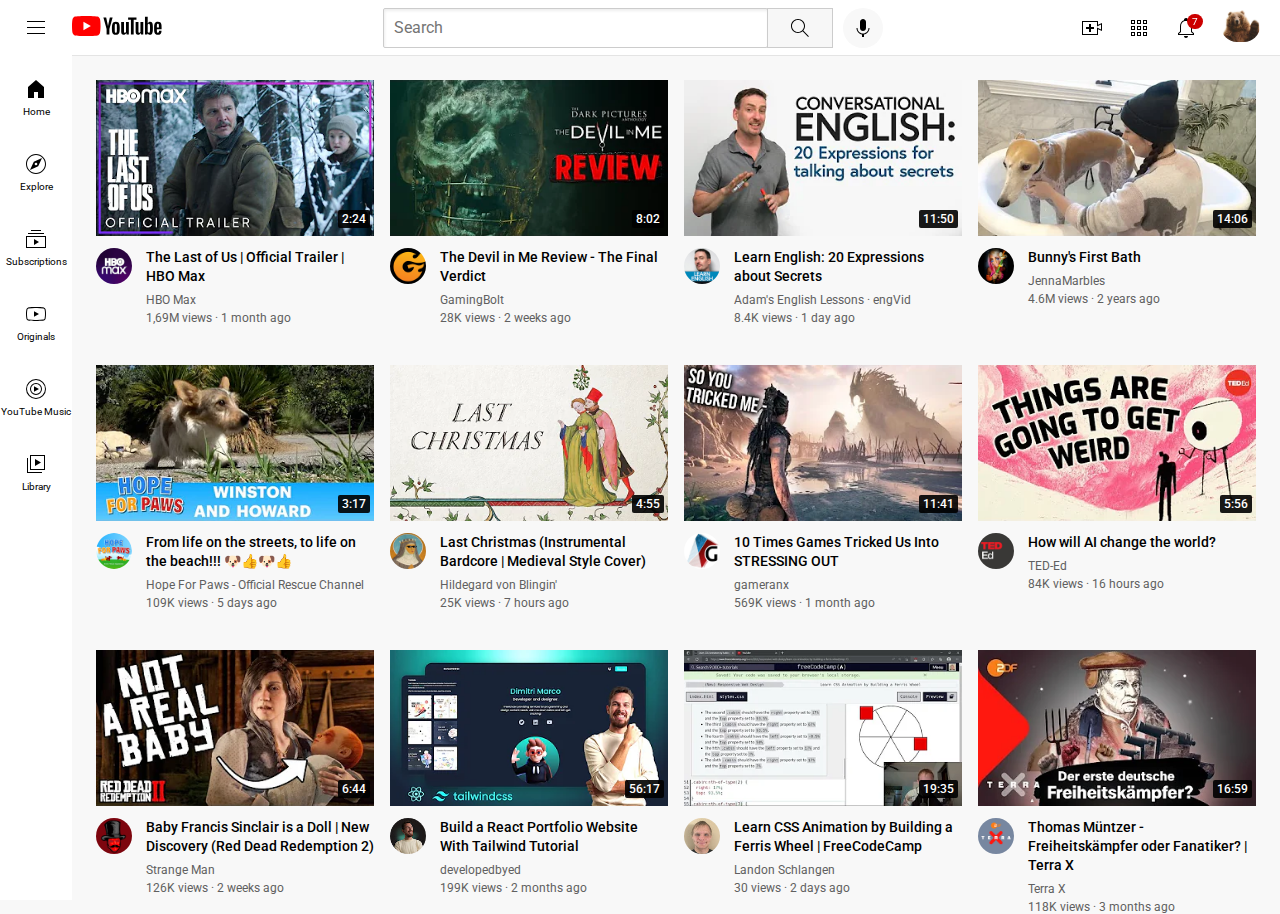
==== index.html @ c8dac4d5 "feat: start to add links to videos" ====
<!DOCTYPE html>
<html lang="en">
  <head>
    <meta charset="UTF-8">
    <meta http-equiv="X-UA-Compatible" content="IE=edge">
    <meta name="viewport" content="width=device-width, initial-scale=1.0">
    <title>YouTube.com Clone</title>
    <link rel="stylesheet" href="./styles/style.css">
    <link rel="preconnect" href="https://fonts.googleapis.com">
    <link rel="preconnect" href="https://fonts.gstatic.com" crossorigin>
    <link href="https://fonts.googleapis.com/css2?family=Roboto:wght@400;500;700&display=swap" rel="stylesheet">
  </head>

  <body>
    <header class="header">

      <div class="left-section">
        <img src="./images/icons/hamburger-menu.svg"
            alt="Hamburger Menu"
            class="hamburger-menu" />

      <nav class="sidebar">
        <div class="sidebar-link">
          <img src="./images/icons/home.svg" alt="Home Icon">
          <p>Home</p>
        </div>
        <div class="sidebar-link">
          <img src="./images/icons/explore.svg" alt="Explore Icon">
          <p>Explore</p>
        </div>
        <div class="sidebar-link">
          <img src="./images/icons/subscriptions.svg" alt="Subscriptions Icon">
          <p>Subscriptions</p>
        </div>
        <div class="sidebar-link">
          <img src="./images/icons/originals.svg" alt="Originals Icon">
          <p>Originals</p>
        </div>
        <div class="sidebar-link">
          <img src="./images/icons/youtube-music.svg" alt="YouTube Music Icon">
          <p>YouTube Music</p>
        </div>
        <div class="sidebar-link">
          <img src="./images/icons/library.svg" alt="Library Icon">
          <p>Library</p>
        </div>
      </nav>

        <a href="https://www.youtube.com/" target=”_blank”>
          <img src="./images/icons/youtube-logo.svg"
               alt="YouTube Logo"
               class="youtube-logo" />
        </a>
      </div>

      <div class="middle-section">
        <input class="search"
               type="text"
               placeholder="Search" />
        <button class="search-btn">
          <img src="./images/icons/search.svg"
               alt="Search"
               class="search-image" />
          <div class="tooltip">Search</div>
        </button>
        <button class="voice-search-bnt">
          <img src="./images/icons/voice-search-icon.svg"
               alt="Voice search"
               class="voice-search-img" />
          <div class="tooltip">Search with your voice</div>
        </button>
      </div>

      <div class="right-section">
        <div class="upload-icon-container">
          <img src="./images/icons/upload.svg"
               alt="Upload"
               class="upload-img">
          <div class="tooltip">Create</div>
        </div>
        <div class="youtube-apps-container">
          <img src="./images/icons/youtube-apps.svg"
               alt="YouTube Apps"
               class="apps-img">
          <div class="tooltip">YouTube apps</div>
        </div>

        <div class="notification">
          <img src="./images/icons/notifications.svg"
               alt="Notifications"
               class="notif-img">
          <div class="notif-count">7</div>
          <div class="tooltip">Notifications</div>
        </div>

        <a href="https://github.com/ananastasiap" target="_blank">
          <img src="./images/icons/user-logo.png"
               alt="User Icon"
               class="user-logo">
        </a>
      </div>
    </header>

    <main>
      <section class="videos">
        <div class="container">
          <a href="https://youtu.be/uLtkt8BonwM" target="_blank">
            <div class="container__preview-pic">
              <img class="preview-pic" src="./images/hq720.webp" alt="HBO Last of US Preview">
              <div class="video__time">
                2:24
              </div>
          </a>
          </div>

          <div class="container__info-grid">
            <a href="https://www.youtube.com/@hbomax" target="_blank">
              <div class="container__icon-pic">
                <img class="icon-pic" src="./images/icons/hbo-icon.jpg" alt="HBO icon">
              </div>
            </a>

            <a href="https://youtu.be/uLtkt8BonwM" target="_blank">
              <div class="container__video-info">
                <p class="video-title">The Last of Us | Official Trailer | HBO Max</p>
                <p class="video-author">HBO Max</p>
                <p class="video-stats">1,69M views &#183; 1 month ago</p>
              </div>
            </a>
          </div>
        </div>

        <div class="container">
          <div class="container__preview-pic">
            <img class="preview-pic" src="./images/devil-in-me.webp" alt="Devil In Me Verdict Preview">
            <div class="video__time">
              8:02
            </div>
          </div>

          <div class="container__info-grid">
            <div class="container__icon-pic">
              <img class="icon-pic" src="./images/icons/gamebolt-icon.jpg" alt="GameBolt icon">
            </div>
            <div class="container__video-info">
              <p class="video-title">The Devil in Me Review - The Final Verdict</p>
              <p class="video-author">GamingBolt</p>
              <p class="video-stats">28K views &#183; 2 weeks ago</p>
            </div>
          </div>
        </div>

        <div class="container">
          <div class="container__preview-pic">
            <img class="preview-pic" src="./images/expressions-about-secrets.webp" alt="20 Expressions about Secrets Preview">
            <div class="video__time">
              11:50
            </div>
          </div>

          <div class="container__info-grid">
            <div class="container__icon-pic">
              <img class="icon-pic" src="./images/icons/adam-eng-icon.jpg" alt="Adam's English icon">
            </div>
            <div class="container__video-info">
              <p class="video-title">Learn English: 20 Expressions about Secrets</p>
              <p class="video-author">Adam's English Lessons &#183; engVid</p>
              <p class="video-stats">8.4K views &#183; 1 day ago</p>
            </div>
          </div>
        </div>

        <div class="container">
          <div class="container__preview-pic">
            <img class="preview-pic" src="./images/dog-and-bath.webp" alt="Dog's First Bath Preview">
            <div class="video__time">
              14:06
            </div>
          </div>

          <div class="container__info-grid">
            <div class="container__icon-pic">
              <img class="icon-pic" src="./images/icons/jenna-marbles-icon.jpg" alt="Jenna Marbles icon">
            </div>
            <div class="container__video-info">
              <p class="video-title">Bunny's First Bath</p>
              <p class="video-author">JennaMarbles</p>
              <p class="video-stats">4.6M views &#183; 2 years ago</p>
            </div>
          </div>
        </div>

        <div class="container">
          <div class="container__preview-pic">
            <img class="preview-pic" src="./images/winston-and-hovard-preview.webp" alt="Rescued Dog Preview">
            <div class="video__time">
              3:17
            </div>
          </div>

          <div class="container__info-grid">
            <div class="container__icon-pic">
              <img class="icon-pic" src="./images/icons/hope-for-paws-icon.jpg" alt="Hope For Paws icon">
            </div>
            <div class="container__video-info">
              <p class="video-title">From life on the streets, to life on the beach!!! 🐶👍🐶👍</p>
              <p class="video-author">Hope For Paws - Official Rescue Channel</p>
              <p class="video-stats">109K views &#183; 5 days ago</p>
            </div>
          </div>
        </div>

        <div class="container">
          <div class="container__preview-pic">
            <img class="preview-pic" src="./images/last-christmas-cover.webp" alt="Last Christmas (Instrumental Bardcore) Preview">
            <div class="video__time">
              4:55
            </div>
          </div>

          <div class="container__info-grid">
            <div class="container__icon-pic">
              <img class="icon-pic" src="./images/icons/@Hildegardvonblingin-icon.jpg" alt="Hildegard von Blingin' icon">
            </div>
            <div class="container__video-info">
              <p class="video-title">Last Christmas (Instrumental Bardcore | Medieval Style Cover)</p>
              <p class="video-author">Hildegard von Blingin'</p>
              <p class="video-stats">25K views &#183; 7 hours ago</p>
            </div>
          </div>
        </div>

        <div class="container">
          <div class="container__preview-pic">
            <img class="preview-pic" src="./images/games-tricked-us.webp" alt="10 Times Games Tricked Us Preview">
            <div class="video__time">
              11:41
            </div>
          </div>

          <div class="container__info-grid">
            <div class="container__icon-pic">
              <img class="icon-pic" src="./images/icons/gameranx-icon.jpg" alt="gameranx icon">
            </div>
            <div class="container__video-info">
              <p class="video-title">10 Times Games Tricked Us Into STRESSING OUT</p>
              <p class="video-author">gameranx</p>
              <p class="video-stats">569K views &#183; 1 month ago</p>
            </div>
          </div>
        </div>

        <div class="container">
          <div class="container__preview-pic">
            <img class="preview-pic" src="./images/AI-change-the-world.webp" alt="AI change the world Preview">
            <div class="video__time">
              5:56
            </div>
          </div>

          <div class="container__info-grid">
            <div class="container__icon-pic">
              <img class="icon-pic" src="./images/icons/TED-Ed-icon.jpg" alt="TED-Ed icon">
            </div>
            <div class="container__video-info">
              <p class="video-title">How will AI change the world?</p>
              <p class="video-author">TED-Ed</p>
              <p class="video-stats">84K views &#183; 16 hours ago</p>
            </div>
          </div>
        </div>

        <div class="container">
          <div class="container__preview-pic">
            <img class="preview-pic" src="./images/strange-man-baby-fake.webp" alt="Baby Francis Sinclair is a Doll Preview">
            <div class="video__time">
              6:44
            </div>
          </div>

          <div class="container__info-grid">
            <div class="container__icon-pic">
              <img class="icon-pic" src="./images/icons/strange-man-icon.jpg" alt="Strange Man icon">
            </div>
            <div class="container__video-info">
              <p class="video-title">Baby Francis Sinclair is a Doll | New Discovery (Red Dead Redemption 2)</p>
              <p class="video-author">Strange Man</p>
              <p class="video-stats">126K views &#183; 2 weeks ago</p>
            </div>
          </div>
        </div>

        <div class="container">
          <div class="container__preview-pic">
            <img class="preview-pic" src="./images/developedbyed.webp" alt="Preview of React Portfolio">
            <div class="video__time">
              56:17
            </div>
          </div>

          <div class="container__info-grid">
            <div class="container__icon-pic">
              <img class="icon-pic" src="./images/icons/developedbyed-icon.jpg" alt="developedbyed icon">
            </div>
            <div class="container__video-info">
              <p class="video-title">Build a React Portfolio Website With Tailwind Tutorial</p>
              <p class="video-author">developedbyed</p>
              <p class="video-stats">199K views &#183; 2 months ago</p>
            </div>
          </div>
        </div>

        <div class="container">
          <div class="container__preview-pic">
            <img class="preview-pic" src="./images/lan-schl.webp" alt="Learn CSS Animation by Building Preview">
            <div class="video__time">
              19:35
            </div>
          </div>

          <div class="container__info-grid">
            <div class="container__icon-pic">
              <img class="icon-pic" src="./images/icons/schlangen-icon.jpg" alt="Landon Schlangen icon">
            </div>
            <div class="container__video-info">
              <p class="video-title">Learn CSS Animation by Building a Ferris Wheel | FreeCodeCamp</p>
              <p class="video-author">Landon Schlangen</p>
              <p class="video-stats">30 views &#183; 2 days ago</p>
            </div>
          </div>
        </div>

        <div class="container">
          <div class="container__preview-pic">
            <img class="preview-pic" src="./images/thomas-müntzer.webp" alt="Thomas Müntzer Preview">
            <div class="video__time">
              16:59
            </div>
          </div>

          <div class="container__info-grid">
            <div class="container__icon-pic">
              <img class="icon-pic" src="./images/icons/terra-x-icon.jpg" alt="Terra X icon">
            </div>
            <div class="container__video-info">
              <p class="video-title">Thomas Müntzer - Freiheitskämpfer oder Fanatiker? | Terra X</p>
              <p class="video-author">Terra X</p>
              <p class="video-stats">118K views &#183; 3 months ago</p>
            </div>
          </div>
        </div>

      </section>
    </main>

  </body>
</html>
---- styles/style.css ----
/* ! GENERAL */
body {
  margin: 0;
  padding-top: 80px;
  padding-left: 96px;
  padding-right: 24px;
  background-color:rgb(248, 248, 248);
  font-family: Roboto, Arial, sans-serif;
}
p {
  font-family: 'Roboto', sans-serif;
  margin-top: 0;
  margin-bottom: 0;
}
a, a:visited, a:hover, a:active {
  text-decoration: none;
  color: inherit;
}

.search {
  font-size: 20px;
  display: block;
}

.header {
  height: 55px;

  display: flex;
  flex-direction: row;

  justify-content: space-between;

  position: fixed;
  top: 0;
  left: 0;
  right: 0;

  background-color: white;

  border-bottom-width: 1px;
  border-bottom-style: solid;
  border-bottom-color: #e4e4e4;

  z-index: 100;
}

/* HEADER-left-section */
.left-section {
  width: 150px;
  display: flex;
  align-items: center;
}
.hamburger-menu {
  height: 24px;
  margin-left: 24px;
  margin-right: 24px;
}
.youtube-logo {
  height: 20px;
}

.middle-section {
  flex: 1;
  margin-left: 70px;
  margin-right: 35px;
  max-width: 500px;
  display: flex;
  align-items: center;
}

.search {
  flex: 1;
  height: 36px;
  padding-left: 10px;
  font-size: 16px;
  border-width: 1px;
  border-style: solid;
  border-color: #cccccc;
  border-radius: 2px;
  /* insent - в элементе тень */
  box-shadow: inset 1px 2px 3px #eeeeee;
  width: 0;
}

.search::placeholder {
  font-family: Roboto, Arial;
  font-size: 16px;
}

.search-btn {
  width: 66px;
  height: 40px;
  background-color: #f7f7f7;
  border-width: 1px;
  border-style: solid;
  border-color: #cccccc;
  margin-left: -1px;
  margin-right: 10px;
}

.search-btn,
.voice-search-bnt,
.upload-icon-container,
.youtube-apps-container,
.notification {
  position: relative;
  display: flex;
  justify-content: center;
  align-items: center;
}

.search-btn .tooltip,
.voice-search-bnt .tooltip,
.upload-icon-container .tooltip,
.youtube-apps-container .tooltip,
.notification .tooltip {
  font-family: Roboto, Arial;
  position: absolute;
  background-color: gray;
  color: white;
  padding: 9px;
  border-radius: 3px;
  font-size: 12px;
  bottom: -40px;

  opacity: 0;
  transition: opacity 0.15s;
  /* при наведении на тултип не будет показывает его
  только при наведении на кнопу */
  pointer-events: none;

  white-space: nowrap;
}

.search-btn:hover .tooltip,
.voice-search-bnt:hover .tooltip,
.upload-icon-container:hover .tooltip,
.youtube-apps-container:hover .tooltip,
.notification:hover .tooltip {
  opacity: 1;
}

.search-image {
  width: 24px;
}

.voice-search-bnt {
  width: 40px;
  height: 40px;
  border-radius: 20px;
  border: none;
  background-color:#f8f8f8;
}

.voice-search-bnt .tooltip {
  position: absolute;
}

.voice-search-img {
  height: 24px;
}

.right-section {
  width: 180px;
  margin-right: 20px;
  display: flex;
  align-items: center;
  justify-content: space-between;
  flex-shrink: 0;
}

.upload-img {
  height: 24px;
}

.apps-img {
  height: 24px;
}

.notif-img {
  height: 24px;
}

.notification {
  position: relative;
}

.notif-count {
  position: absolute;
  top: -2px;
  right: -5px;
  background-color: #cc0000;
  color: white;

  font-family: Roboto, Arial;
  font-size: 10px;
  padding: 2px 5px;

  border-radius: 10px;
}

.user-logo {
  height: 32px;
  border-radius: 16px;
}

.sidebar {
  position: fixed;
  left: 0;
  bottom: 0;
  top: 55px;
  background-color: white;
  width: 72px;
  z-index: 200;
  padding-top: 5px;
}

.sidebar-link {
  height: 74px;
  margin-bottom: 1px;
  cursor: pointer;

  display: flex;
  justify-content: center;
  align-items: center;
  flex-direction: column;
}

.sidebar-link:hover {
  background-color: #ebebeb;
}

.sidebar-link img {
  width: 24px;
  margin-bottom: 5px;
}

.sidebar-link p {
  font-size: 10px;
}

/* ! main */

.videos {
  display: grid;
  grid-template-columns: repeat(3, 1fr);
  column-gap: 16px;
  row-gap: 40px;
}

@media (max-width: 750px) {
  .videos {
    grid-template-columns: 1fr 1fr;
  }
}

@media (min-width: 751px) and (max-width: 999px) {
  .videos {
    grid-template-columns: repeat(3, 1fr);
  }
}

@media (min-width: 1000px) {
  .videos {
    grid-template-columns: repeat(4, 1fr);
  }
}


/* .container {
  display: inline-block;
  width: 300px;
  vertical-align: top;
} */

.container__preview-pic {
  margin-bottom: 8px;
  position: relative;
}

.preview-pic {
  /* фото будут занимать 100% контейнера */
  width: 100%;
  /* Размер остаётся, но мы выделяем часть изображения */
  /* object-fit: cover;
  object-position: left; */
  /* display: block; */

}

.video__time {
  background-color: #000000e6;
  color: white;
  position: absolute;
  right: 4px;
  bottom: 12px;
  border-radius: 2px;
  padding: 2px 4px;
  font-size: 12px;
  font-weight: 500;
}

.container__icon-pic {
  vertical-align: top;
}

.icon-pic {
  width: 36px;
  border-radius: 50px;
}

.container__info-grid {
  display: grid;
  grid-template-columns: 50px 1fr;
}

.video-title {
  margin-top: 0;
  font-size: 14px;
  font-weight: 500;
  line-height: 19px;
  margin-bottom: 7px;
}

.video-author,
.video-stats {
  font-size: 12px;
  color:rgb(96, 96, 96);
}

.video-author {
  margin-bottom: 4px;
}
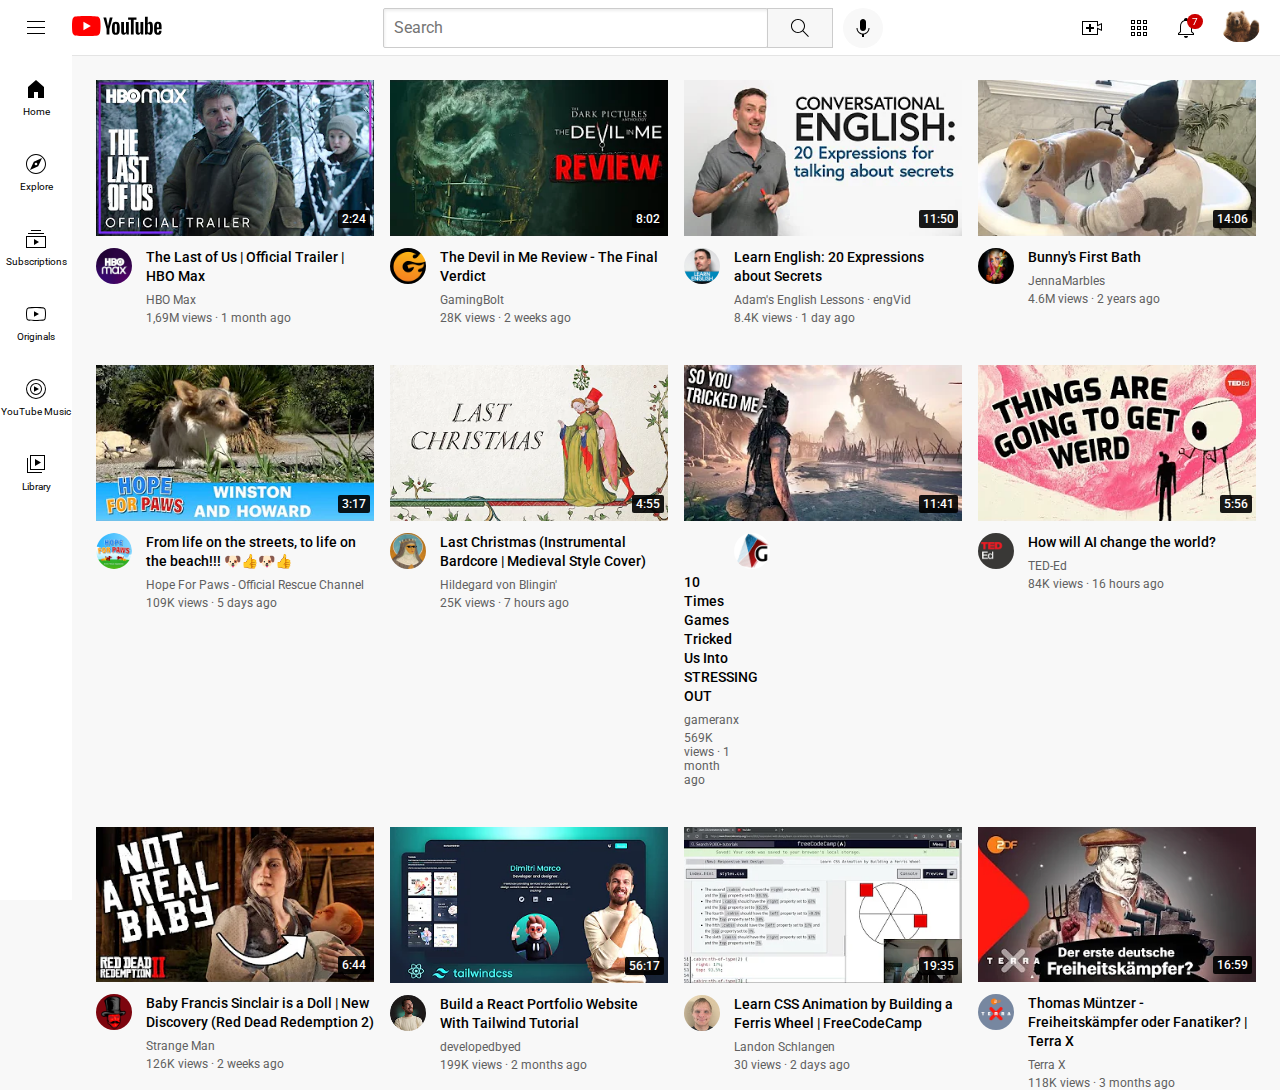
==== commit 25e98488: "feat: add links" ====
--- a/index.html
+++ b/index.html
@@ -17,7 +17,7 @@
       <div class="left-section">
         <img src="./images/icons/hamburger-menu.svg"
             alt="Hamburger Menu"
-            class="hamburger-menu" />
+            class="hamburger-menu">
 
       <nav class="sidebar">
         <div class="sidebar-link">
@@ -49,24 +49,24 @@
         <a href="https://www.youtube.com/" target=”_blank”>
           <img src="./images/icons/youtube-logo.svg"
                alt="YouTube Logo"
-               class="youtube-logo" />
+               class="youtube-logo">
         </a>
       </div>
 
       <div class="middle-section">
         <input class="search"
                type="text"
-               placeholder="Search" />
+               placeholder="Search">
         <button class="search-btn">
           <img src="./images/icons/search.svg"
                alt="Search"
-               class="search-image" />
+               class="search-image">
           <div class="tooltip">Search</div>
         </button>
         <button class="voice-search-bnt">
           <img src="./images/icons/voice-search-icon.svg"
                alt="Voice search"
-               class="voice-search-img" />
+               class="voice-search-img">
           <div class="tooltip">Search with your voice</div>
         </button>
       </div>
@@ -103,6 +103,7 @@
 
     <main>
       <section class="videos">
+
         <div class="container">
           <a href="https://youtu.be/uLtkt8BonwM" target="_blank">
             <div class="container__preview-pic">
@@ -119,7 +120,6 @@
                 <img class="icon-pic" src="./images/icons/hbo-icon.jpg" alt="HBO icon">
               </div>
             </a>
-
             <a href="https://youtu.be/uLtkt8BonwM" target="_blank">
               <div class="container__video-info">
                 <p class="video-title">The Last of Us | Official Trailer | HBO Max</p>
@@ -131,12 +131,14 @@
         </div>
 
         <div class="container">
-          <div class="container__preview-pic">
-            <img class="preview-pic" src="./images/devil-in-me.webp" alt="Devil In Me Verdict Preview">
-            <div class="video__time">
-              8:02
-            </div>
-          </div>
+          <a href="https://youtu.be/mDFBqaM1iKI" target="_blank">
+            <div class="container__preview-pic">
+              <img class="preview-pic" src="./images/devil-in-me.webp" alt="Devil In Me Verdict Preview">
+              <div class="video__time">
+                8:02
+              </div>
+            </div>
+          </a>
 
           <div class="container__info-grid">
             <div class="container__icon-pic">
@@ -231,6 +233,9 @@
         </div>
 
         <div class="container">
+          <a href="">
+
+          </a>
           <div class="container__preview-pic">
             <img class="preview-pic" src="./images/games-tricked-us.webp" alt="10 Times Games Tricked Us Preview">
             <div class="video__time">
@@ -239,114 +244,149 @@
           </div>
 
           <div class="container__info-grid">
+            <a href="">
+            
+            </a>
             <div class="container__icon-pic">
               <img class="icon-pic" src="./images/icons/gameranx-icon.jpg" alt="gameranx icon">
             </div>
-            <div class="container__video-info">
-              <p class="video-title">10 Times Games Tricked Us Into STRESSING OUT</p>
-              <p class="video-author">gameranx</p>
-              <p class="video-stats">569K views &#183; 1 month ago</p>
-            </div>
-          </div>
-        </div>
-
-        <div class="container">
-          <div class="container__preview-pic">
-            <img class="preview-pic" src="./images/AI-change-the-world.webp" alt="AI change the world Preview">
-            <div class="video__time">
-              5:56
-            </div>
-          </div>
-
-          <div class="container__info-grid">
-            <div class="container__icon-pic">
-              <img class="icon-pic" src="./images/icons/TED-Ed-icon.jpg" alt="TED-Ed icon">
-            </div>
-            <div class="container__video-info">
-              <p class="video-title">How will AI change the world?</p>
-              <p class="video-author">TED-Ed</p>
-              <p class="video-stats">84K views &#183; 16 hours ago</p>
-            </div>
-          </div>
-        </div>
-
-        <div class="container">
-          <div class="container__preview-pic">
-            <img class="preview-pic" src="./images/strange-man-baby-fake.webp" alt="Baby Francis Sinclair is a Doll Preview">
-            <div class="video__time">
-              6:44
-            </div>
-          </div>
-
-          <div class="container__info-grid">
-            <div class="container__icon-pic">
-              <img class="icon-pic" src="./images/icons/strange-man-icon.jpg" alt="Strange Man icon">
-            </div>
-            <div class="container__video-info">
-              <p class="video-title">Baby Francis Sinclair is a Doll | New Discovery (Red Dead Redemption 2)</p>
-              <p class="video-author">Strange Man</p>
-              <p class="video-stats">126K views &#183; 2 weeks ago</p>
-            </div>
-          </div>
-        </div>
-
-        <div class="container">
-          <div class="container__preview-pic">
-            <img class="preview-pic" src="./images/developedbyed.webp" alt="Preview of React Portfolio">
-            <div class="video__time">
-              56:17
-            </div>
-          </div>
-
-          <div class="container__info-grid">
-            <div class="container__icon-pic">
-              <img class="icon-pic" src="./images/icons/developedbyed-icon.jpg" alt="developedbyed icon">
-            </div>
-            <div class="container__video-info">
-              <p class="video-title">Build a React Portfolio Website With Tailwind Tutorial</p>
-              <p class="video-author">developedbyed</p>
-              <p class="video-stats">199K views &#183; 2 months ago</p>
-            </div>
-          </div>
-        </div>
-
-        <div class="container">
-          <div class="container__preview-pic">
+            <a href="">
+              <div class="container__video-info">
+                <p class="video-title">10 Times Games Tricked Us Into STRESSING OUT</p>
+                <p class="video-author">gameranx</p>
+                <p class="video-stats">569K views &#183; 1 month ago</p>
+              </div>
+            </a>
+          </div>
+        </div>
+
+        <div class="container">
+          <a href="https://youtu.be/RzkD_rTEBYs" target="_blank">
+            <div class="container__preview-pic">
+              <img class="preview-pic" src="./images/AI-change-the-world.webp" alt="AI change the world Preview">
+              <div class="video__time">
+                5:56
+              </div>
+            </div>
+          </a>
+
+          <div class="container__info-grid">
+            <a href="https://www.youtube.com/@TEDEd" target="_blank">
+              <div class="container__icon-pic">
+                <img class="icon-pic" src="./images/icons/TED-Ed-icon.jpg" alt="TED-Ed icon">
+              </div>
+            </a>
+            <a href="https://youtu.be/RzkD_rTEBYs" target="_blank">
+              <div class="container__video-info">
+                <p class="video-title">How will AI change the world?</p>
+                <p class="video-author">TED-Ed</p>
+                <p class="video-stats">84K views &#183; 16 hours ago</p>
+              </div>
+            </a>
+          </div>
+        </div>
+
+        <div class="container">
+          <a href="https://youtu.be/EKy6_S1_nGM" target="_blank">
+            <div class="container__preview-pic">
+              <img class="preview-pic" src="./images/strange-man-baby-fake.webp" alt="Baby Francis Sinclair is a Doll Preview">
+              <div class="video__time">
+                6:44
+              </div>
+            </div>
+          </a>
+
+          <div class="container__info-grid">
+            <a href="https://www.youtube.com/@StrangeManChannel" target="_blank">
+              <div class="container__icon-pic">
+                <img class="icon-pic" src="./images/icons/strange-man-icon.jpg" alt="Strange Man icon">
+              </div>
+            </a>
+            <a href="https://youtu.be/EKy6_S1_nGM" target="_blank">
+              <div class="container__video-info">
+                <p class="video-title">Baby Francis Sinclair is a Doll | New Discovery (Red Dead Redemption 2)</p>
+                <p class="video-author">Strange Man</p>
+                <p class="video-stats">126K views &#183; 2 weeks ago</p>
+              </div>
+            </a>
+          </div>
+        </div>
+
+        <div class="container">
+          <a href="https://youtu.be/k-Pi5ZMxHWY" target="_blank">
+            <div class="container__preview-pic">
+              <img class="preview-pic" src="./images/developedbyed.webp" alt="Preview of React Portfolio">
+              <div class="video__time">
+                56:17
+              </div>
+            </div>
+          </a>
+
+          <div class="container__info-grid">
+            <a href="https://www.youtube.com/@developedbyed" target="_blank">
+              <div class="container__icon-pic">
+                <img class="icon-pic" src="./images/icons/developedbyed-icon.jpg" alt="developedbyed icon">
+              </div>
+            </a>
+            <a href="https://youtu.be/k-Pi5ZMxHWY" target="_blank">
+              <div class="container__video-info">
+                <p class="video-title">Build a React Portfolio Website With Tailwind Tutorial</p>
+                <p class="video-author">developedbyed</p>
+                <p class="video-stats">199K views &#183; 2 months ago</p>
+              </div>
+            </a>
+          </div>
+        </div>
+
+        <div class="container">
+          <a href="https://youtu.be/YAbPt1WHIlo" target="_blank">
+            <div class="container__preview-pic">
             <img class="preview-pic" src="./images/lan-schl.webp" alt="Learn CSS Animation by Building Preview">
             <div class="video__time">
               19:35
             </div>
           </div>
-
-          <div class="container__info-grid">
-            <div class="container__icon-pic">
-              <img class="icon-pic" src="./images/icons/schlangen-icon.jpg" alt="Landon Schlangen icon">
-            </div>
-            <div class="container__video-info">
-              <p class="video-title">Learn CSS Animation by Building a Ferris Wheel | FreeCodeCamp</p>
-              <p class="video-author">Landon Schlangen</p>
-              <p class="video-stats">30 views &#183; 2 days ago</p>
-            </div>
-          </div>
-        </div>
-
-        <div class="container">
-          <div class="container__preview-pic">
-            <img class="preview-pic" src="./images/thomas-müntzer.webp" alt="Thomas Müntzer Preview">
-            <div class="video__time">
-              16:59
-            </div>
-          </div>
-
-          <div class="container__info-grid">
-            <div class="container__icon-pic">
-              <img class="icon-pic" src="./images/icons/terra-x-icon.jpg" alt="Terra X icon">
-            </div>
-            <div class="container__video-info">
+          </a>
+
+          <div class="container__info-grid">
+            <a href="https://www.youtube.com/@landonschlangen6134" target="_blank">
+              <div class="container__icon-pic">
+                <img class="icon-pic" src="./images/icons/schlangen-icon.jpg" alt="Landon Schlangen icon">
+              </div>
+            </a>
+            <a href="https://youtu.be/YAbPt1WHIlo" target="_blank">
+              <div class="container__video-info">
+                <p class="video-title">Learn CSS Animation by Building a Ferris Wheel | FreeCodeCamp</p>
+                <p class="video-author">Landon Schlangen</p>
+                <p class="video-stats">30 views &#183; 2 days ago</p>
+              </div>
+            </a>
+          </div>
+        </div>
+
+        <div class="container">
+          <a href="https://youtu.be/QuTJ29AcQTg" target="_blank">
+            <div class="container__preview-pic">
+              <img class="preview-pic" src="./images/thomas-müntzer.webp" alt="Thomas Müntzer Preview">
+              <div class="video__time">
+                16:59
+              </div>
+            </div>
+          </a>
+
+          <div class="container__info-grid">
+            <a href="https://www.youtube.com/@TerraXHistory" target="_blank">
+              <div class="container__icon-pic">
+                <img class="icon-pic" src="./images/icons/terra-x-icon.jpg" alt="Terra X icon">
+              </div>
+            </a>
+            <a href="https://youtu.be/QuTJ29AcQTg" target="_blank">
+              <div class="container__video-info">
               <p class="video-title">Thomas Müntzer - Freiheitskämpfer oder Fanatiker? | Terra X</p>
               <p class="video-author">Terra X</p>
               <p class="video-stats">118K views &#183; 3 months ago</p>
-            </div>
+              </div>
+            </a>
           </div>
         </div>
 
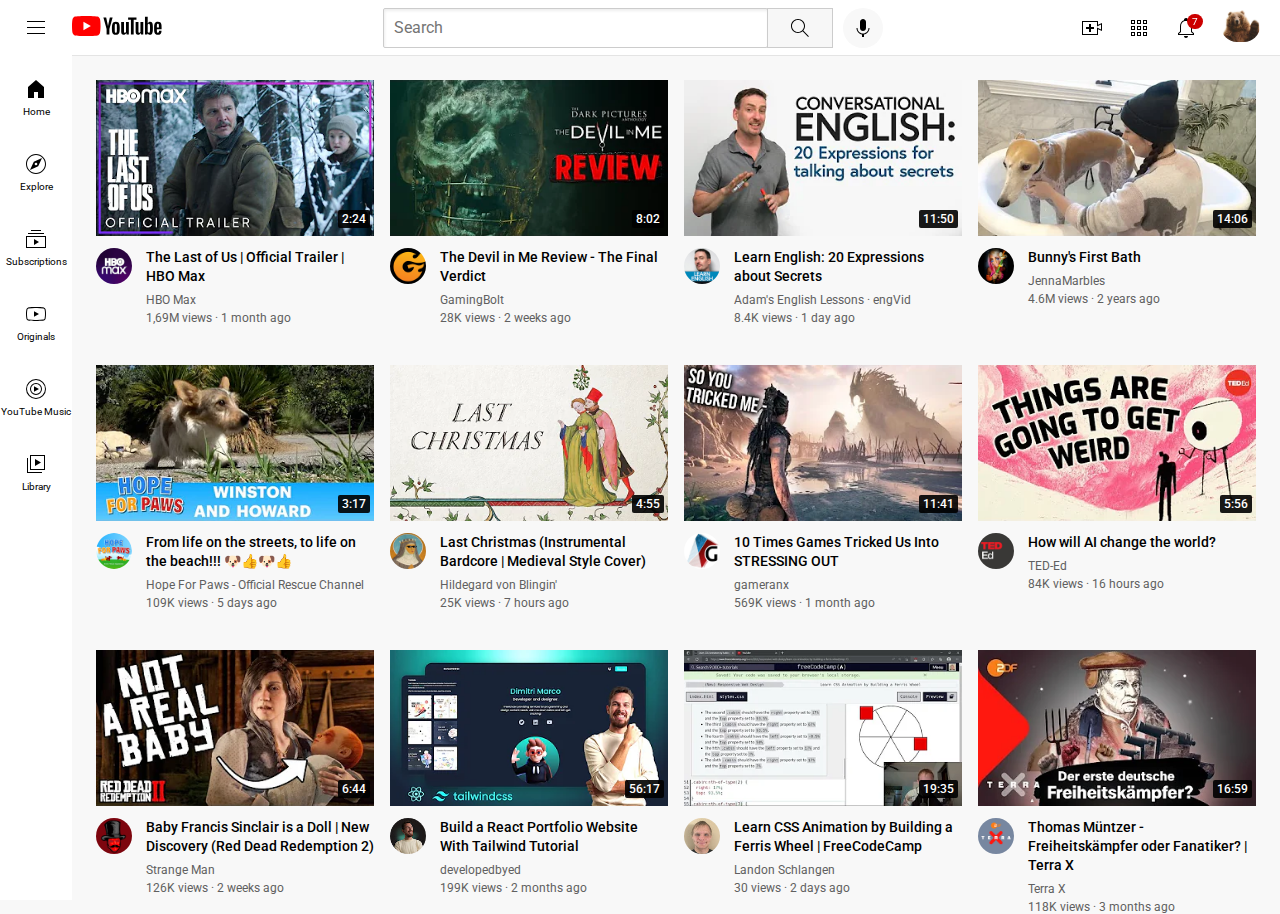
==== commit 9fc1490c: "feat: add links-2" ====
--- a/index.html
+++ b/index.html
@@ -141,116 +141,142 @@
           </a>
 
           <div class="container__info-grid">
-            <div class="container__icon-pic">
-              <img class="icon-pic" src="./images/icons/gamebolt-icon.jpg" alt="GameBolt icon">
-            </div>
-            <div class="container__video-info">
-              <p class="video-title">The Devil in Me Review - The Final Verdict</p>
-              <p class="video-author">GamingBolt</p>
-              <p class="video-stats">28K views &#183; 2 weeks ago</p>
-            </div>
-          </div>
-        </div>
-
-        <div class="container">
-          <div class="container__preview-pic">
-            <img class="preview-pic" src="./images/expressions-about-secrets.webp" alt="20 Expressions about Secrets Preview">
-            <div class="video__time">
-              11:50
-            </div>
-          </div>
-
-          <div class="container__info-grid">
-            <div class="container__icon-pic">
-              <img class="icon-pic" src="./images/icons/adam-eng-icon.jpg" alt="Adam's English icon">
-            </div>
-            <div class="container__video-info">
-              <p class="video-title">Learn English: 20 Expressions about Secrets</p>
-              <p class="video-author">Adam's English Lessons &#183; engVid</p>
-              <p class="video-stats">8.4K views &#183; 1 day ago</p>
-            </div>
-          </div>
-        </div>
-
-        <div class="container">
-          <div class="container__preview-pic">
-            <img class="preview-pic" src="./images/dog-and-bath.webp" alt="Dog's First Bath Preview">
-            <div class="video__time">
-              14:06
-            </div>
-          </div>
-
-          <div class="container__info-grid">
-            <div class="container__icon-pic">
-              <img class="icon-pic" src="./images/icons/jenna-marbles-icon.jpg" alt="Jenna Marbles icon">
-            </div>
-            <div class="container__video-info">
-              <p class="video-title">Bunny's First Bath</p>
-              <p class="video-author">JennaMarbles</p>
-              <p class="video-stats">4.6M views &#183; 2 years ago</p>
-            </div>
-          </div>
-        </div>
-
-        <div class="container">
-          <div class="container__preview-pic">
-            <img class="preview-pic" src="./images/winston-and-hovard-preview.webp" alt="Rescued Dog Preview">
-            <div class="video__time">
-              3:17
-            </div>
-          </div>
-
-          <div class="container__info-grid">
-            <div class="container__icon-pic">
-              <img class="icon-pic" src="./images/icons/hope-for-paws-icon.jpg" alt="Hope For Paws icon">
-            </div>
-            <div class="container__video-info">
-              <p class="video-title">From life on the streets, to life on the beach!!! 🐶👍🐶👍</p>
-              <p class="video-author">Hope For Paws - Official Rescue Channel</p>
-              <p class="video-stats">109K views &#183; 5 days ago</p>
-            </div>
-          </div>
-        </div>
-
-        <div class="container">
-          <div class="container__preview-pic">
-            <img class="preview-pic" src="./images/last-christmas-cover.webp" alt="Last Christmas (Instrumental Bardcore) Preview">
-            <div class="video__time">
-              4:55
-            </div>
-          </div>
-
-          <div class="container__info-grid">
-            <div class="container__icon-pic">
-              <img class="icon-pic" src="./images/icons/@Hildegardvonblingin-icon.jpg" alt="Hildegard von Blingin' icon">
-            </div>
-            <div class="container__video-info">
-              <p class="video-title">Last Christmas (Instrumental Bardcore | Medieval Style Cover)</p>
-              <p class="video-author">Hildegard von Blingin'</p>
-              <p class="video-stats">25K views &#183; 7 hours ago</p>
-            </div>
-          </div>
-        </div>
-
-        <div class="container">
-          <a href="">
-
-          </a>
-          <div class="container__preview-pic">
-            <img class="preview-pic" src="./images/games-tricked-us.webp" alt="10 Times Games Tricked Us Preview">
-            <div class="video__time">
-              11:41
-            </div>
-          </div>
-
-          <div class="container__info-grid">
-            <a href="">
-            
-            </a>
-            <div class="container__icon-pic">
-              <img class="icon-pic" src="./images/icons/gameranx-icon.jpg" alt="gameranx icon">
-            </div>
-            <a href="">
+            <a href="https://www.youtube.com/@GamingBolt" target="_blank">
+              <div class="container__icon-pic">
+                <img class="icon-pic" src="./images/icons/gamebolt-icon.jpg" alt="GameBolt icon">
+              </div>
+            </a>
+            <a href="https://youtu.be/mDFBqaM1iKI" target="_blank">
+              <div class="container__video-info">
+                <p class="video-title">The Devil in Me Review - The Final Verdict</p>
+                <p class="video-author">GamingBolt</p>
+                <p class="video-stats">28K views &#183; 2 weeks ago</p>
+              </div>
+            </a>
+          </div>
+        </div>
+
+        <div class="container">
+          <a href="https://youtu.be/jXJfVYk4Zp0" target="_blank">
+            <div class="container__preview-pic">
+              <img class="preview-pic" src="./images/expressions-about-secrets.webp" alt="20 Expressions about Secrets Preview">
+              <div class="video__time">
+                11:50
+              </div>
+            </div>
+          </a>
+
+          <div class="container__info-grid">
+            <a href="https://www.youtube.com/@engvidAdam" target="_blank">
+              <div class="container__icon-pic">
+                <img class="icon-pic" src="./images/icons/adam-eng-icon.jpg" alt="Adam's English icon">
+              </div>
+            </a>
+            <a href="https://youtu.be/jXJfVYk4Zp0" target="_blank">
+              <div class="container__video-info">
+                <p class="video-title">Learn English: 20 Expressions about Secrets</p>
+                <p class="video-author">Adam's English Lessons &#183; engVid</p>
+                <p class="video-stats">8.4K views &#183; 1 day ago</p>
+              </div>
+            </a>
+          </div>
+        </div>
+
+        <div class="container">
+          <a href="https://youtu.be/M_2vWZKcxOI" target="_blank">
+            <div class="container__preview-pic">
+              <img class="preview-pic" src="./images/dog-and-bath.webp" alt="Dog's First Bath Preview">
+              <div class="video__time">
+                14:06
+              </div>
+            </div>
+          </a>
+
+          <div class="container__info-grid">
+            <a href="https://www.youtube.com/@JennaMarbles" target="_blank">
+              <div class="container__icon-pic">
+                <img class="icon-pic" src="./images/icons/jenna-marbles-icon.jpg" alt="Jenna Marbles icon">
+              </div>
+            </a>
+            <a href="https://youtu.be/M_2vWZKcxOI" target="_blank">
+              <div class="container__video-info">
+                <p class="video-title">Bunny's First Bath</p>
+                <p class="video-author">JennaMarbles</p>
+                <p class="video-stats">4.6M views &#183; 2 years ago</p>
+              </div>
+            </a>
+          </div>
+        </div>
+
+        <div class="container">
+          <a href="https://youtu.be/-Obt73kOIcA" target="_blank">
+            <div class="container__preview-pic">
+              <img class="preview-pic" src="./images/winston-and-hovard-preview.webp" alt="Rescued Dog Preview">
+              <div class="video__time">
+                3:17
+              </div>
+            </div>
+          </a>
+
+          <div class="container__info-grid">
+            <a href="https://www.youtube.com/@hopeforpaws" target="_blank">
+              <div class="container__icon-pic">
+                <img class="icon-pic" src="./images/icons/hope-for-paws-icon.jpg" alt="Hope For Paws icon">
+              </div>
+            </a>
+            <a href="https://youtu.be/-Obt73kOIcA" target="_blank">
+              <div class="container__video-info">
+                <p class="video-title">From life on the streets, to life on the beach!!! 🐶👍🐶👍</p>
+                <p class="video-author">Hope For Paws - Official Rescue Channel</p>
+                <p class="video-stats">109K views &#183; 5 days ago</p>
+              </div>
+            </a>
+          </div>
+        </div>
+
+        <div class="container">
+          <a href="https://youtu.be/u_Gv8JlX5xc" target="_blank">
+            <div class="container__preview-pic">
+              <img class="preview-pic" src="./images/last-christmas-cover.webp" alt="Last Christmas (Instrumental Bardcore) Preview">
+              <div class="video__time">
+                4:55
+              </div>
+            </div>
+          </a>
+
+          <div class="container__info-grid">
+            <a href="https://www.youtube.com/@Hildegardvonblingin" target="_blank">
+              <div class="container__icon-pic">
+                <img class="icon-pic" src="./images/icons/@Hildegardvonblingin-icon.jpg" alt="Hildegard von Blingin' icon">
+              </div>
+            </a>
+            <a href="https://youtu.be/u_Gv8JlX5xc" target="_blank">
+              <div class="container__video-info">
+                <p class="video-title">Last Christmas (Instrumental Bardcore | Medieval Style Cover)</p>
+                <p class="video-author">Hildegard von Blingin'</p>
+                <p class="video-stats">25K views &#183; 7 hours ago</p>
+              </div>
+            </a>
+          </div>
+        </div>
+
+        <div class="container">
+          <a href="https://youtu.be/H8xNBHjPAcY" target="_blank">
+            <div class="container__preview-pic">
+              <img class="preview-pic" src="./images/games-tricked-us.webp" alt="10 Times Games Tricked Us Preview">
+              <div class="video__time">
+                11:41
+              </div>
+            </div>
+          </a>
+
+          <div class="container__info-grid">
+            <a href="https://www.youtube.com/@gameranxTV" target="_blank">
+              <div class="container__icon-pic">
+                <img class="icon-pic" src="./images/icons/gameranx-icon.jpg" alt="gameranx icon">
+              </div>
+            </a>
+            <a href="https://youtu.be/H8xNBHjPAcY" target="_blank">
               <div class="container__video-info">
                 <p class="video-title">10 Times Games Tricked Us Into STRESSING OUT</p>
                 <p class="video-author">gameranx</p>
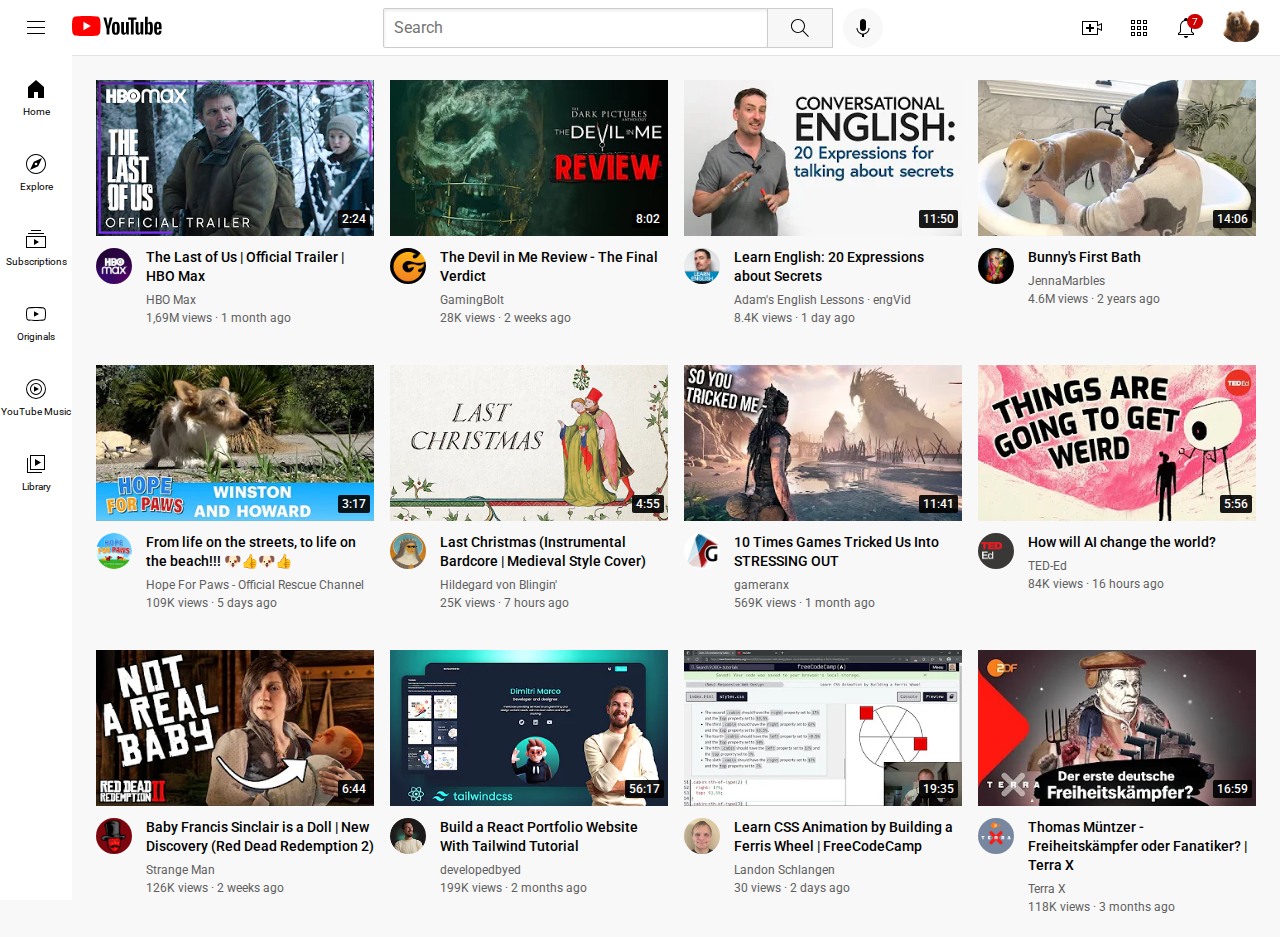
==== commit 750b5901: "feat: complete tooltips" ====
--- a/index.html
+++ b/index.html
@@ -111,15 +111,28 @@
               <div class="video__time">
                 2:24
               </div>
-          </a>
-          </div>
-
-          <div class="container__info-grid">
-            <a href="https://www.youtube.com/@hbomax" target="_blank">
+            </div>
+          </a>
+
+          <div class="container__info-grid">
               <div class="container__icon-pic">
-                <img class="icon-pic" src="./images/icons/hbo-icon.jpg" alt="HBO icon">
-              </div>
-            </a>
+                <div class="profile-picture-container">
+                  <a href="https://www.youtube.com/@hbomax" target="_blank">
+                    <img class="icon-pic" src="./images/icons/hbo-icon.jpg" alt="HBO icon">
+                  </a>
+                  <div class="channel-tooltip">
+                    <img class="channel-tooltip-picture icon-pic" src="./images/icons/hbo-icon.jpg">
+                    <div>
+                      <div class="channel-tooltip-name">
+                        HBO Max
+                      </div>
+                      <div class="channel-tooltip-stats">
+                        1.73M subscribers
+                      </div>
+                    </div>
+                  </div>
+                </div>
+              </div>
             <a href="https://youtu.be/uLtkt8BonwM" target="_blank">
               <div class="container__video-info">
                 <p class="video-title">The Last of Us | Official Trailer | HBO Max</p>
@@ -141,11 +154,24 @@
           </a>
 
           <div class="container__info-grid">
-            <a href="https://www.youtube.com/@GamingBolt" target="_blank">
               <div class="container__icon-pic">
-                <img class="icon-pic" src="./images/icons/gamebolt-icon.jpg" alt="GameBolt icon">
-              </div>
-            </a>
+                <div class="profile-picture-container">
+                  <a href="https://www.youtube.com/@GamingBolt" target="_blank">
+                    <img class="icon-pic" src="./images/icons/gamebolt-icon.jpg" alt="GameBolt icon">
+                  </a>
+                  <div class="channel-tooltip">
+                    <img class="channel-tooltip-picture icon-pic" src="./images/icons/gamebolt-icon.jpg">
+                    <div>
+                      <div class="channel-tooltip-name">
+                        GamingBolt
+                      </div>
+                      <div class="channel-tooltip-stats">
+                        1.2M subscribers
+                      </div>
+                    </div>
+                  </div>
+                </div>
+              </div>
             <a href="https://youtu.be/mDFBqaM1iKI" target="_blank">
               <div class="container__video-info">
                 <p class="video-title">The Devil in Me Review - The Final Verdict</p>
@@ -167,11 +193,24 @@
           </a>
 
           <div class="container__info-grid">
-            <a href="https://www.youtube.com/@engvidAdam" target="_blank">
               <div class="container__icon-pic">
-                <img class="icon-pic" src="./images/icons/adam-eng-icon.jpg" alt="Adam's English icon">
-              </div>
-            </a>
+                <div class="profile-picture-container">
+                  <a href="https://www.youtube.com/@engvidAdam" target="_blank">
+                    <img class="icon-pic" src="./images/icons/adam-eng-icon.jpg" alt="Adam's English icon">
+                  </a>
+                  <div class="channel-tooltip">
+                    <img class="channel-tooltip-picture icon-pic" src="./images/icons/adam-eng-icon.jpg">
+                    <div>
+                      <div class="channel-tooltip-name">
+                        Adam's English Lessons &#183; engVid
+                      </div>
+                      <div class="channel-tooltip-stats">
+                        3.23M subscribers
+                      </div>
+                    </div>
+                  </div>
+                </div>
+              </div>
             <a href="https://youtu.be/jXJfVYk4Zp0" target="_blank">
               <div class="container__video-info">
                 <p class="video-title">Learn English: 20 Expressions about Secrets</p>
@@ -193,11 +232,24 @@
           </a>
 
           <div class="container__info-grid">
-            <a href="https://www.youtube.com/@JennaMarbles" target="_blank">
-              <div class="container__icon-pic">
-                <img class="icon-pic" src="./images/icons/jenna-marbles-icon.jpg" alt="Jenna Marbles icon">
-              </div>
-            </a>
+            <div class="container__icon-pic">
+              <div class="profile-picture-container">
+                <a href="https://www.youtube.com/@JennaMarbles" target="_blank">
+                  <img class="icon-pic" src="./images/icons/jenna-marbles-icon.jpg" alt="Jenna Marbles icon">
+                </a>
+                <div class="channel-tooltip">
+                  <img class="channel-tooltip-picture icon-pic" src="./images/icons/jenna-marbles-icon.jpg">
+                  <div>
+                    <div class="channel-tooltip-name">
+                      JennaMarbles
+                    </div>
+                    <div class="channel-tooltip-stats">
+                      19.8M subscribers
+                    </div>
+                  </div>
+                </div>
+              </div>
+            </div>
             <a href="https://youtu.be/M_2vWZKcxOI" target="_blank">
               <div class="container__video-info">
                 <p class="video-title">Bunny's First Bath</p>
@@ -219,11 +271,24 @@
           </a>
 
           <div class="container__info-grid">
-            <a href="https://www.youtube.com/@hopeforpaws" target="_blank">
-              <div class="container__icon-pic">
-                <img class="icon-pic" src="./images/icons/hope-for-paws-icon.jpg" alt="Hope For Paws icon">
-              </div>
-            </a>
+            <div class="container__icon-pic">
+              <div class="profile-picture-container">
+                <a href="https://www.youtube.com/@hopeforpaws" target="_blank">
+                  <img class="icon-pic" src="./images/icons/hope-for-paws-icon.jpg" alt="Hope For Paws icon">
+                </a>
+                <div class="channel-tooltip">
+                  <img class="channel-tooltip-picture icon-pic" src="./images/icons/hope-for-paws-icon.jpg">
+                  <div>
+                    <div class="channel-tooltip-name">
+                      Hope For Paws - Official Rescue Channel
+                    </div>
+                    <div class="channel-tooltip-stats">
+                      5.18M subscribers
+                    </div>
+                  </div>
+                </div>
+              </div>
+            </div>
             <a href="https://youtu.be/-Obt73kOIcA" target="_blank">
               <div class="container__video-info">
                 <p class="video-title">From life on the streets, to life on the beach!!! 🐶👍🐶👍</p>
@@ -245,11 +310,24 @@
           </a>
 
           <div class="container__info-grid">
-            <a href="https://www.youtube.com/@Hildegardvonblingin" target="_blank">
-              <div class="container__icon-pic">
-                <img class="icon-pic" src="./images/icons/@Hildegardvonblingin-icon.jpg" alt="Hildegard von Blingin' icon">
-              </div>
-            </a>
+            <div class="container__icon-pic">
+              <div class="profile-picture-container">
+                <a href="https://www.youtube.com/@Hildegardvonblingin" target="_blank">
+                  <img class="icon-pic" src="./images/icons/@Hildegardvonblingin-icon.jpg" alt="Hildegard von Blingin' icon">
+                </a>
+                <div class="channel-tooltip">
+                  <img class="channel-tooltip-picture icon-pic" src="./images/icons/@Hildegardvonblingin-icon.jpg">
+                  <div>
+                    <div class="channel-tooltip-name">
+                      Hildegard von Blingin'
+                    </div>
+                    <div class="channel-tooltip-stats">
+                      871K subscribers
+                    </div>
+                  </div>
+                </div>
+              </div>
+            </div>
             <a href="https://youtu.be/u_Gv8JlX5xc" target="_blank">
               <div class="container__video-info">
                 <p class="video-title">Last Christmas (Instrumental Bardcore | Medieval Style Cover)</p>
@@ -271,11 +349,24 @@
           </a>
 
           <div class="container__info-grid">
-            <a href="https://www.youtube.com/@gameranxTV" target="_blank">
-              <div class="container__icon-pic">
-                <img class="icon-pic" src="./images/icons/gameranx-icon.jpg" alt="gameranx icon">
-              </div>
-            </a>
+            <div class="container__icon-pic">
+              <div class="profile-picture-container">
+                <a href="https://www.youtube.com/@gameranxTV" target="_blank">
+                  <img class="icon-pic" src="./images/icons/gameranx-icon.jpg" alt="gameranx icon">
+                </a>
+                <div class="channel-tooltip">
+                  <img class="channel-tooltip-picture icon-pic" src="./images/icons/gameranx-icon.jpg">
+                  <div>
+                    <div class="channel-tooltip-name">
+                      gameranx
+                    </div>
+                    <div class="channel-tooltip-stats">
+                      7.43M subscribers
+                    </div>
+                  </div>
+                </div>
+              </div>
+            </div>
             <a href="https://youtu.be/H8xNBHjPAcY" target="_blank">
               <div class="container__video-info">
                 <p class="video-title">10 Times Games Tricked Us Into STRESSING OUT</p>
@@ -297,11 +388,24 @@
           </a>
 
           <div class="container__info-grid">
-            <a href="https://www.youtube.com/@TEDEd" target="_blank">
-              <div class="container__icon-pic">
-                <img class="icon-pic" src="./images/icons/TED-Ed-icon.jpg" alt="TED-Ed icon">
-              </div>
-            </a>
+            <div class="container__icon-pic">
+              <div class="profile-picture-container">
+                <a href="https://www.youtube.com/@TEDEd" target="_blank">
+                  <img class="icon-pic" src="./images/icons/TED-Ed-icon.jpg" alt="TED-Ed icon">
+                </a>
+                <div class="channel-tooltip">
+                  <img class="channel-tooltip-picture icon-pic" src="./images/icons/TED-Ed-icon.jpg">
+                  <div>
+                    <div class="channel-tooltip-name">
+                      TED-Ed
+                    </div>
+                    <div class="channel-tooltip-stats">
+                      18.1M subscribers
+                    </div>
+                  </div>
+                </div>
+              </div>
+          </div>
             <a href="https://youtu.be/RzkD_rTEBYs" target="_blank">
               <div class="container__video-info">
                 <p class="video-title">How will AI change the world?</p>
@@ -323,11 +427,24 @@
           </a>
 
           <div class="container__info-grid">
-            <a href="https://www.youtube.com/@StrangeManChannel" target="_blank">
-              <div class="container__icon-pic">
-                <img class="icon-pic" src="./images/icons/strange-man-icon.jpg" alt="Strange Man icon">
-              </div>
-            </a>
+            <div class="container__icon-pic">
+              <div class="profile-picture-container">
+                <a href="https://www.youtube.com/@StrangeManChannel" target="_blank">
+                  <img class="icon-pic" src="./images/icons/strange-man-icon.jpg" alt="Strange Man icon">
+                </a>
+                <div class="channel-tooltip">
+                  <img class="channel-tooltip-picture icon-pic" src="./images/icons/strange-man-icon.jpg">
+                  <div>
+                    <div class="channel-tooltip-name">
+                      Strange Man
+                    </div>
+                    <div class="channel-tooltip-stats">
+                      409K subscribers
+                    </div>
+                  </div>
+                </div>
+              </div>
+            </div>
             <a href="https://youtu.be/EKy6_S1_nGM" target="_blank">
               <div class="container__video-info">
                 <p class="video-title">Baby Francis Sinclair is a Doll | New Discovery (Red Dead Redemption 2)</p>
@@ -349,11 +466,24 @@
           </a>
 
           <div class="container__info-grid">
-            <a href="https://www.youtube.com/@developedbyed" target="_blank">
-              <div class="container__icon-pic">
-                <img class="icon-pic" src="./images/icons/developedbyed-icon.jpg" alt="developedbyed icon">
-              </div>
-            </a>
+            <div class="container__icon-pic">
+              <div class="profile-picture-container">
+                <a href="https://www.youtube.com/@developedbyed" target="_blank">
+                  <img class="icon-pic" src="./images/icons/developedbyed-icon.jpg" alt="developedbyed icon">
+                </a>
+                <div class="channel-tooltip">
+                  <img class="channel-tooltip-picture icon-pic" src="./images/icons/developedbyed-icon.jpg">
+                  <div>
+                    <div class="channel-tooltip-name">
+                      developedbyed
+                    </div>
+                    <div class="channel-tooltip-stats">
+                      815K subscribers
+                    </div>
+                  </div>
+                </div>
+              </div>
+            </div>
             <a href="https://youtu.be/k-Pi5ZMxHWY" target="_blank">
               <div class="container__video-info">
                 <p class="video-title">Build a React Portfolio Website With Tailwind Tutorial</p>
@@ -375,11 +505,24 @@
           </a>
 
           <div class="container__info-grid">
-            <a href="https://www.youtube.com/@landonschlangen6134" target="_blank">
-              <div class="container__icon-pic">
-                <img class="icon-pic" src="./images/icons/schlangen-icon.jpg" alt="Landon Schlangen icon">
-              </div>
-            </a>
+            <div class="container__icon-pic">
+              <div class="profile-picture-container">
+                <a href="https://www.youtube.com/@landonschlangen6134" target="_blank">
+                  <img class="icon-pic" src="./images/icons/schlangen-icon.jpg" alt="Landon Schlangen icon">
+                </a>
+                <div class="channel-tooltip">
+                  <img class="channel-tooltip-picture icon-pic" src="./images/icons/schlangen-icon.jpg">
+                  <div>
+                    <div class="channel-tooltip-name">
+                      Landon Schlangen
+                    </div>
+                    <div class="channel-tooltip-stats">
+                      2.91K subscribers
+                    </div>
+                  </div>
+                </div>
+              </div>
+            </div>
             <a href="https://youtu.be/YAbPt1WHIlo" target="_blank">
               <div class="container__video-info">
                 <p class="video-title">Learn CSS Animation by Building a Ferris Wheel | FreeCodeCamp</p>
@@ -401,11 +544,24 @@
           </a>
 
           <div class="container__info-grid">
-            <a href="https://www.youtube.com/@TerraXHistory" target="_blank">
-              <div class="container__icon-pic">
-                <img class="icon-pic" src="./images/icons/terra-x-icon.jpg" alt="Terra X icon">
-              </div>
-            </a>
+            <div class="container__icon-pic">
+              <div class="profile-picture-container">
+                <a href="https://www.youtube.com/@TerraXHistory" target="_blank">
+                  <img class="icon-pic" src="./images/icons/terra-x-icon.jpg" alt="Terra X icon">
+                </a>
+                <div class="channel-tooltip">
+                  <img class="channel-tooltip-picture icon-pic" src="./images/icons/terra-x-icon.jpg">
+                  <div>
+                    <div class="channel-tooltip-name">
+                      Terra X
+                    </div>
+                    <div class="channel-tooltip-stats">
+                      912K subscribers
+                    </div>
+                  </div>
+                </div>
+              </div>
+            </div>
             <a href="https://youtu.be/QuTJ29AcQTg" target="_blank">
               <div class="container__video-info">
               <p class="video-title">Thomas Müntzer - Freiheitskämpfer oder Fanatiker? | Terra X</p>
--- a/styles/style.css
+++ b/styles/style.css
@@ -314,6 +314,52 @@
   grid-template-columns: 50px 1fr;
 }
 
+.profile-picture-container {
+  display: inline-block;
+  position: relative;
+}
+
+.channel-tooltip {
+  display: flex;
+  align-items: center;
+  position: absolute;
+  width: 200px;
+  padding: 12px;
+  background-color: #FFFFFF;
+  box-shadow: 2px 3px 10px rgba(0, 0, 0, 0.3);
+  border-radius: 6px;
+  top: 45px;
+  z-index: 300;
+
+  opacity: 0;
+  pointer-events: none;
+  transition: opacity 0.15s;
+}
+
+.profile-picture-container:hover .channel-tooltip {
+  opacity: 1;
+}
+
+.channel-tooltip-picture {
+  width: 50px;
+  height: 50px;
+  border-radius: 50px;
+  margin-right: 8px;
+}
+
+.channel-tooltip-name {
+  font-family: Roboto, Arial;
+  font-weight: bold;
+  font-size: 16px;
+  margin-bottom: 4px;
+}
+
+.channel-tooltip-stats {
+  font-family: Roboto, Arial;
+  color: rgb(96, 96, 96);
+  font-size: 14px;
+}
+
 .video-title {
   margin-top: 0;
   font-size: 14px;
